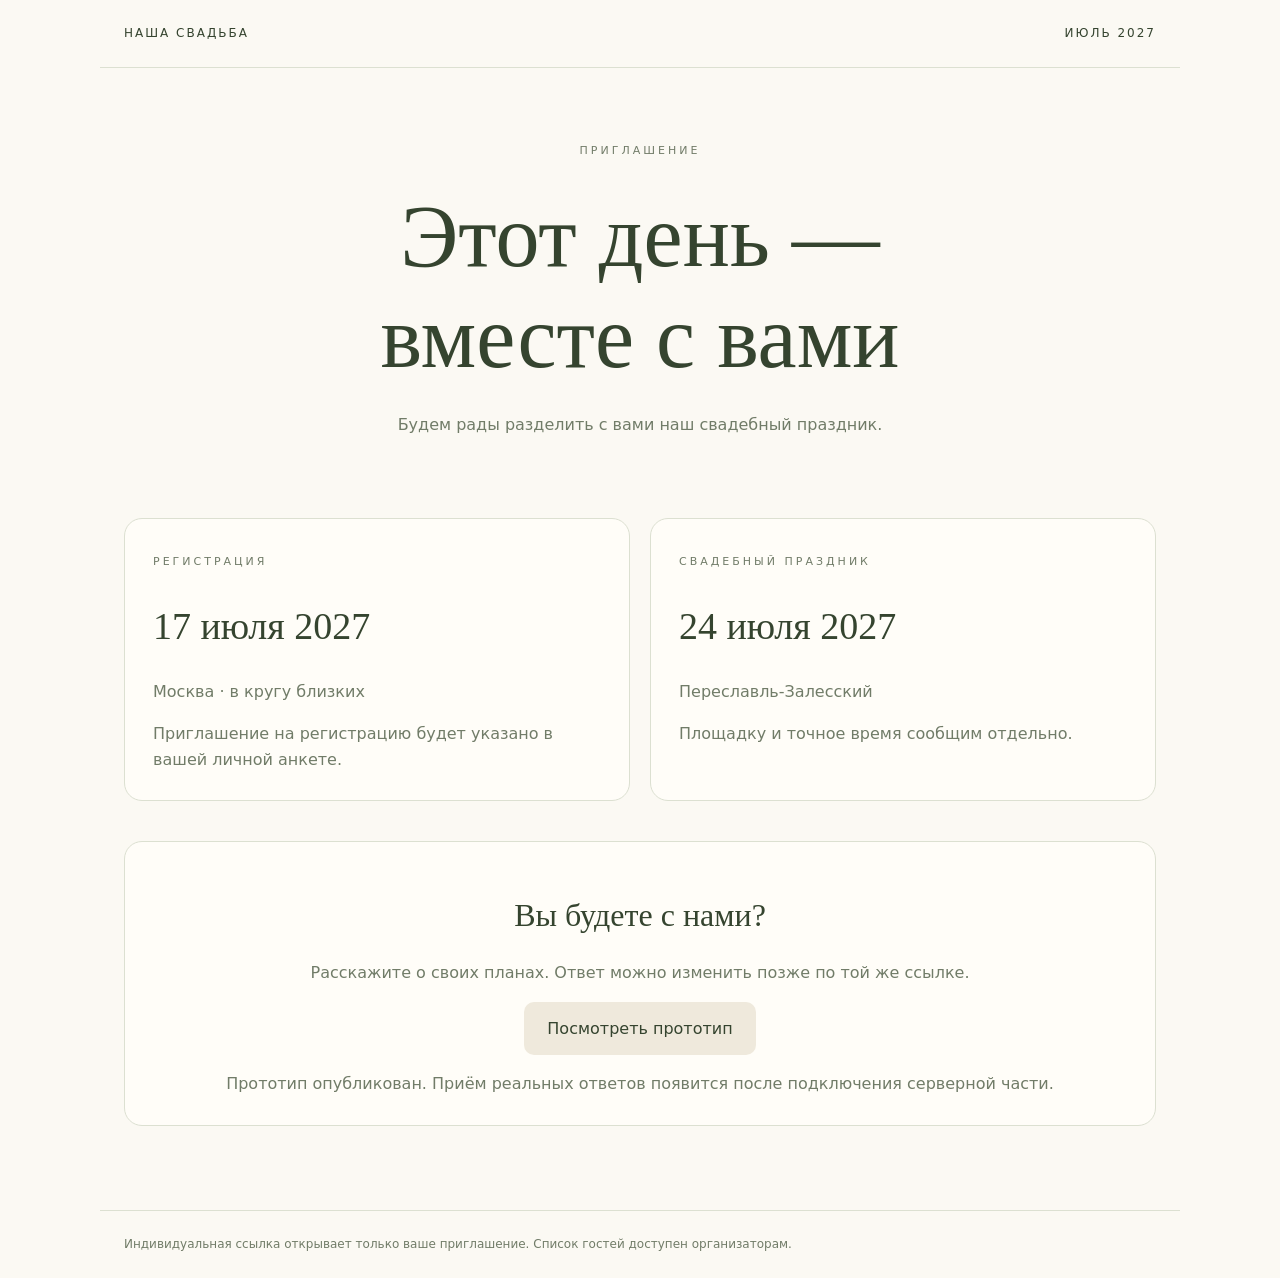
==== docs/index.html @ 36eb5940 "Build wedding RSVP prototype with Apps Script backend" ====
<!doctype html><html lang="ru"><head><meta charset="utf-8"><meta name="viewport" content="width=device-width,initial-scale=1"><meta name="referrer" content="no-referrer"><title>Наша свадьба · июль 2027</title><link rel="stylesheet" href="style.css"><script src="config.js" defer></script><script src="landing.js" defer></script></head><body><header><span>НАША СВАДЬБА</span><span>ИЮЛЬ 2027</span></header><main><section class="hero"><span class="eyebrow">ПРИГЛАШЕНИЕ</span><h1>Этот день —<br>вместе с вами</h1><p>Будем рады разделить с вами наш свадебный праздник.</p></section><div class="grid"><section class="card"><span class="eyebrow">РЕГИСТРАЦИЯ</span><h2 class="date">17 июля 2027</h2><p>Москва · в кругу близких</p><p>Приглашение на регистрацию будет указано в вашей личной анкете.</p></section><section class="card"><span class="eyebrow">СВАДЕБНЫЙ ПРАЗДНИК</span><h2 class="date">24 июля 2027</h2><p>Переславль-Залесский</p><p>Площадку и точное время сообщим отдельно.</p></section></div><section class="card" style="text-align:center"><h2>Вы будете с нами?</h2><p>Расскажите о своих планах. Ответ можно изменить позже по той же ссылке.</p><div class="actions"><a id="rsvp" class="button hidden">Ответить на приглашение</a><a href="demo.html" class="button secondary" id="demo">Посмотреть прототип</a></div><p id="state" role="status">Загружаем приглашение…</p></section></main><footer>Индивидуальная ссылка открывает только ваше приглашение. Список гостей доступен организаторам.</footer></body></html>
---- docs/style.css ----
:root{--ink:#35442f;--paper:#fbf9f3;--muted:#717c68;--line:#dce0d1;--sand:#efe9dc;--rose:#f2dfdb}*{box-sizing:border-box}body{margin:0;background:var(--paper);color:var(--ink);font:16px/1.6 system-ui,sans-serif}header,main,footer{max-width:1080px;margin:auto;padding:24px}header{display:flex;justify-content:space-between;border-bottom:1px solid var(--line);font-size:12px;letter-spacing:2px}h1,h2{font-family:Georgia,serif;font-weight:400;line-height:1.15}h1{font-size:clamp(45px,8vw,88px);margin:24px 0}h2{font-size:32px}h3{font-size:17px}p{color:var(--muted)}.hero{text-align:center;padding:44px 0}.eyebrow{font-size:11px;letter-spacing:3px;color:var(--muted)}.grid{display:grid;grid-template-columns:1fr 1fr;gap:20px}.card{padding:28px;border:1px solid var(--line);border-radius:18px;background:#fffdf8;margin:20px 0}.card p:last-child{margin-bottom:0}.date{font:38px Georgia,serif}.actions{display:flex;flex-wrap:wrap;gap:12px;justify-content:center}button,.button{display:inline-block;border:0;border-radius:10px;padding:14px 23px;background:var(--ink);color:white;cursor:pointer;text-decoration:none;font:inherit}button:disabled{opacity:.45;cursor:wait}.secondary{background:var(--sand);color:var(--ink)}label{display:block;font-size:14px;margin-top:18px}input,select,textarea{width:100%;padding:12px;border:1px solid var(--line);border-radius:8px;background:white;color:var(--ink);font:inherit;margin:6px 0}input[type=checkbox]{width:auto}.notice{padding:14px 18px;border-radius:10px;background:var(--sand);margin:16px 0;font-size:14px}.error{background:var(--rose)}.hidden{display:none!important}.toolbar{display:flex;flex-wrap:wrap;gap:12px;align-items:center}.toolbar input{max-width:300px}.stats{display:flex;gap:16px;flex-wrap:wrap}.stat{padding:16px 24px;background:var(--sand);border-radius:12px}.stat strong{display:block;font:30px Georgia}.guest{display:grid;grid-template-columns:1fr 1fr;gap:16px;border-top:1px solid var(--line);padding:20px 0}.guest h3{margin:0}.guest .actions{justify-content:flex-start}.guest small{display:block;word-break:break-all}#message{scroll-margin-top:20px}footer{font-size:12px;color:var(--muted);border-top:1px solid var(--line);margin-top:40px}a{color:var(--ink)}@media(max-width:650px){.grid,.guest{grid-template-columns:1fr}header,main,footer{padding:18px}.hero{padding:20px 0}.card{padding:22px}.date{font-size:32px}button,.button{padding:13px 16px}header{font-size:10px;letter-spacing:1px}}
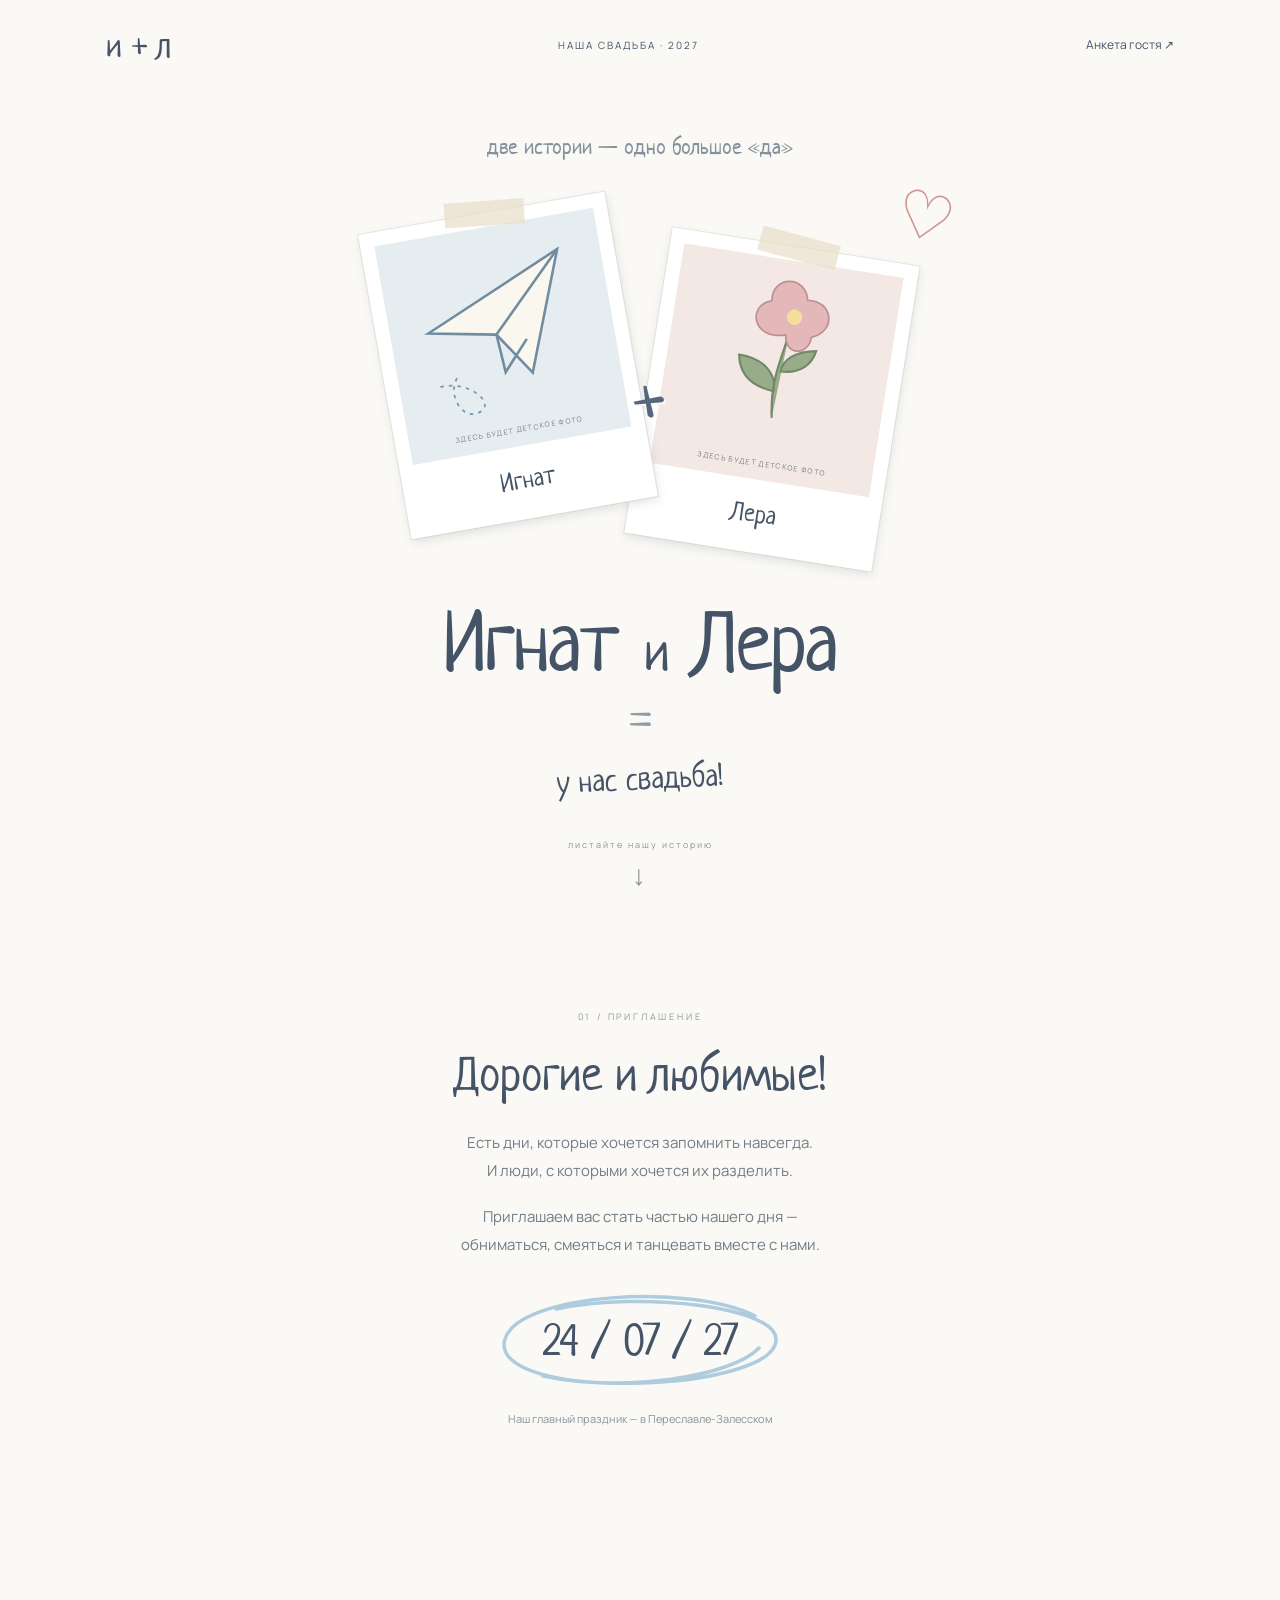
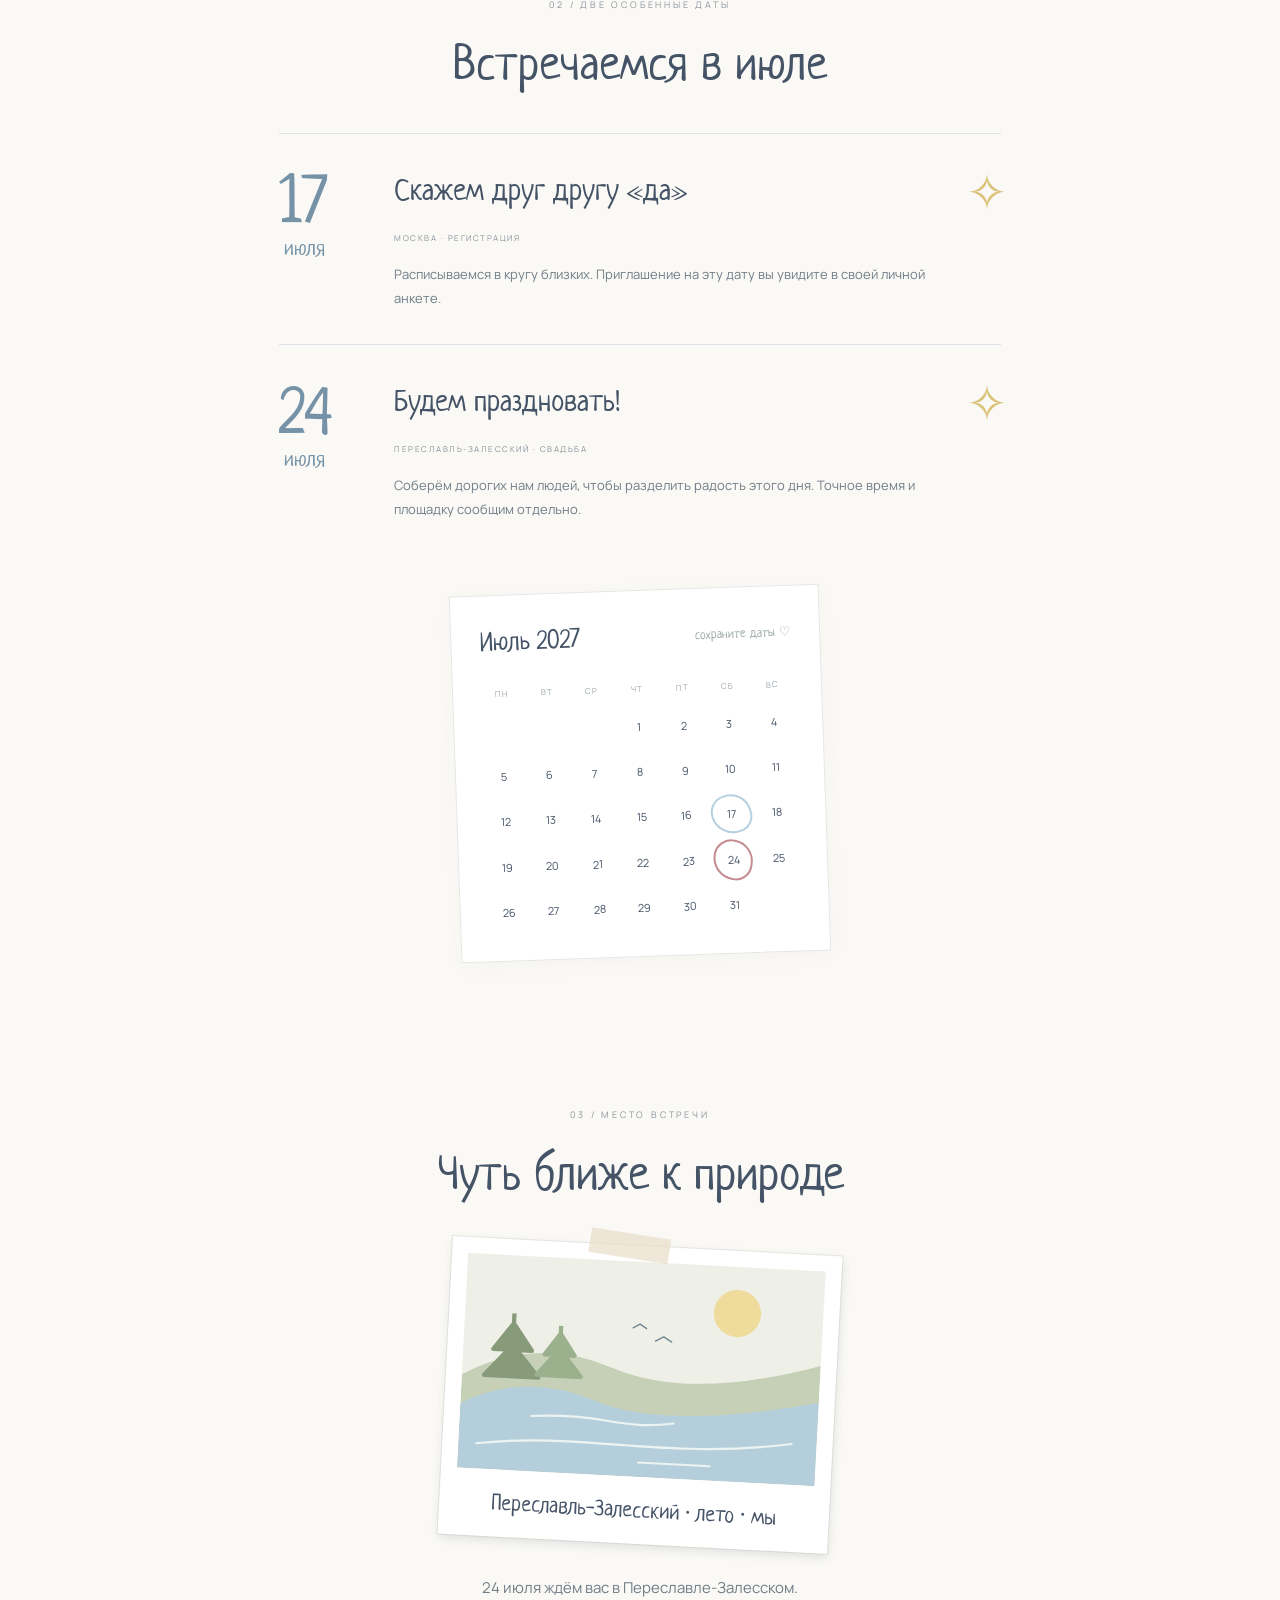
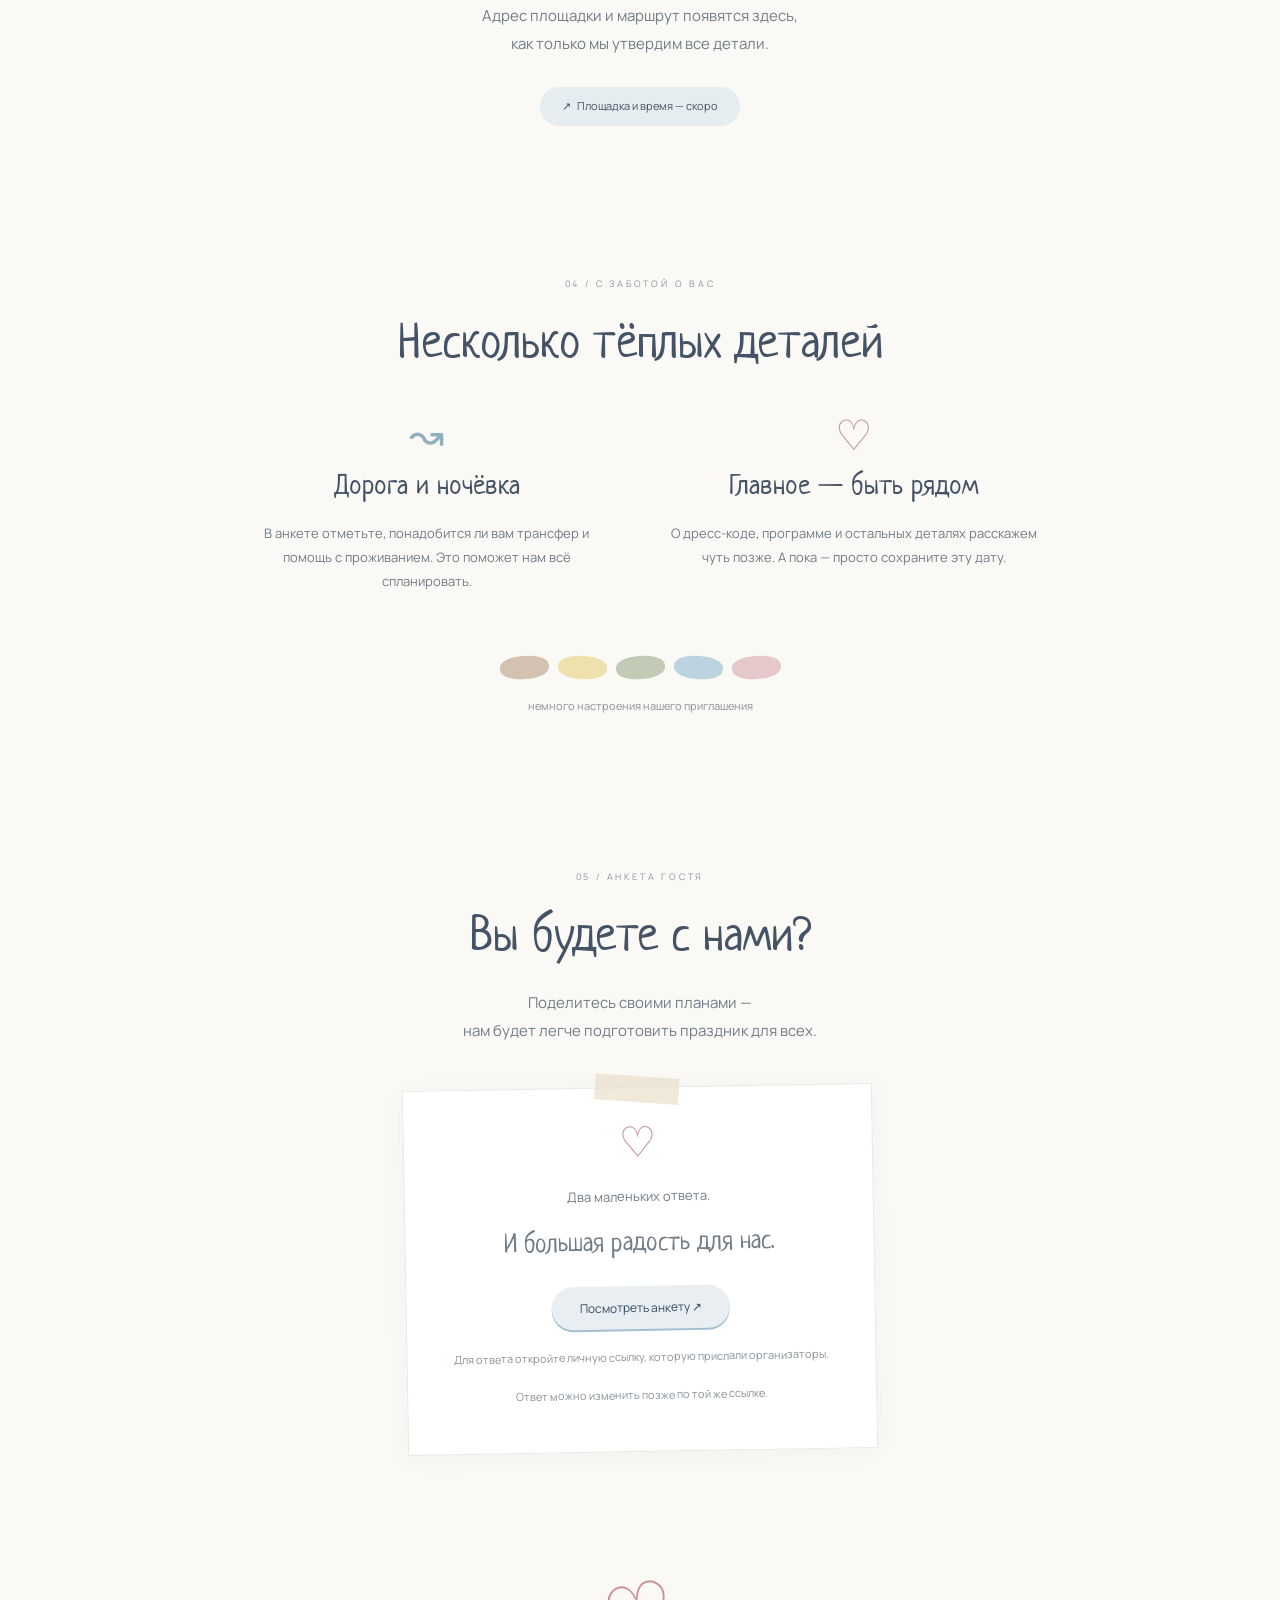
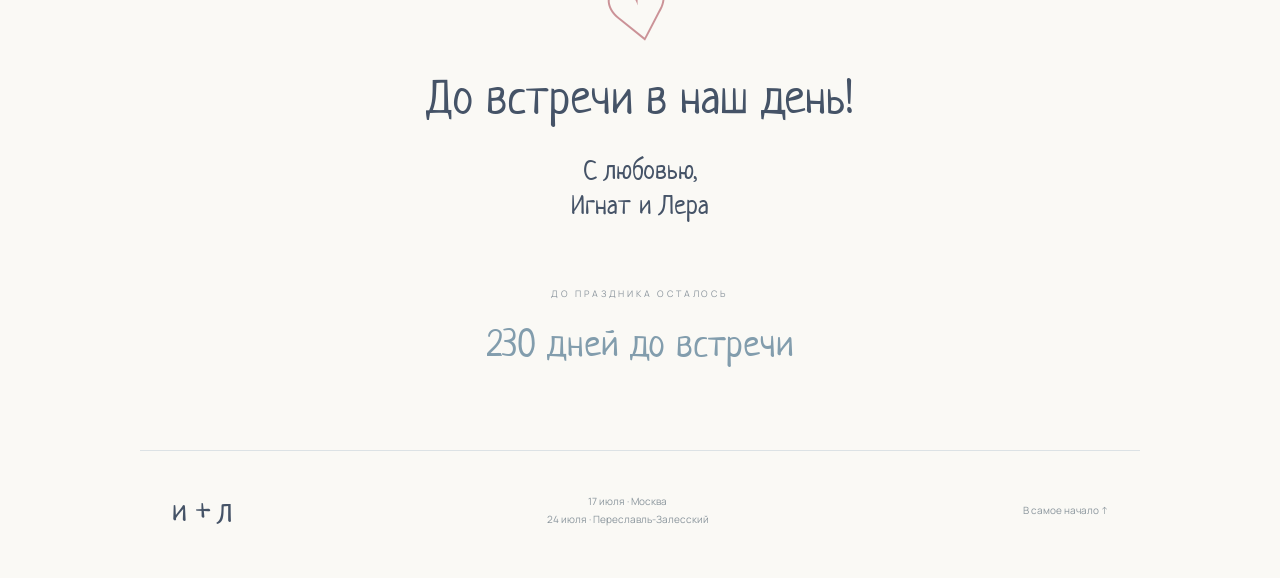
==== commit 43d4da3d: "Redesign Ignat and Lera invitation as a handwritten photo album" ====
--- a/docs/index.html
+++ b/docs/index.html
@@ -1 +1,9 @@
-<!doctype html><html lang="ru"><head><meta charset="utf-8"><meta name="viewport" content="width=device-width,initial-scale=1"><meta name="referrer" content="no-referrer"><title>Наша свадьба · июль 2027</title><link rel="stylesheet" href="style.css"><script src="config.js" defer></script><script src="landing.js" defer></script></head><body><header><span>НАША СВАДЬБА</span><span>ИЮЛЬ 2027</span></header><main><section class="hero"><span class="eyebrow">ПРИГЛАШЕНИЕ</span><h1>Этот день —<br>вместе с вами</h1><p>Будем рады разделить с вами наш свадебный праздник.</p></section><div class="grid"><section class="card"><span class="eyebrow">РЕГИСТРАЦИЯ</span><h2 class="date">17 июля 2027</h2><p>Москва · в кругу близких</p><p>Приглашение на регистрацию будет указано в вашей личной анкете.</p></section><section class="card"><span class="eyebrow">СВАДЕБНЫЙ ПРАЗДНИК</span><h2 class="date">24 июля 2027</h2><p>Переславль-Залесский</p><p>Площадку и точное время сообщим отдельно.</p></section></div><section class="card" style="text-align:center"><h2>Вы будете с нами?</h2><p>Расскажите о своих планах. Ответ можно изменить позже по той же ссылке.</p><div class="actions"><a id="rsvp" class="button hidden">Ответить на приглашение</a><a href="demo.html" class="button secondary" id="demo">Посмотреть прототип</a></div><p id="state" role="status">Загружаем приглашение…</p></section></main><footer>Индивидуальная ссылка открывает только ваше приглашение. Список гостей доступен организаторам.</footer></body></html>
+<!doctype html><html lang="ru"><head><meta charset="utf-8"><meta name="viewport" content="width=device-width,initial-scale=1"><meta name="referrer" content="no-referrer"><meta name="theme-color" content="#faf9f5"><meta name="description" content="Игнат и Лера приглашают на свадьбу. Москва — 17 июля, Переславль-Залесский — 24 июля 2027."><title>Игнат и Лера · Наша свадьба</title><link rel="stylesheet" href="assets/fonts.css"><link rel="stylesheet" href="invitation.css"><script src="config.js" defer></script><script src="landing.js" defer></script><script src="invitation.js" defer></script></head><body>
+<a class="skip" href="#invitation">К приглашению</a><header class="topbar"><a href="#" class="monogram" aria-label="Игнат и Лера">и + л</a><span>НАША СВАДЬБА · 2027</span><a href="#rsvp-section">Анкета гостя ↗</a></header><main>
+<section class="hero"><div class="hero-caption">две истории — одно большое «да»</div><div class="polaroid-pair"><figure class="polaroid first"><div class="picture blue"><svg viewBox="0 0 220 220" role="img" aria-label="Бумажный самолётик"><path d="M25 111 190 40 137 177 103 126Z" fill="#faf8ee" stroke="#718ca1" stroke-width="3"/><path d="m190 40-87 86 3 45 31-34" fill="none" stroke="#718ca1" stroke-width="3"/><path d="M28 175c32-3 60 28 42 36-23 10-36-26-21-43" fill="none" stroke="#7895aa" stroke-width="2" stroke-dasharray="4 6"/></svg><span class="photo-note">здесь будет детское фото</span></div><figcaption>Игнат</figcaption></figure><span class="pair-plus" aria-hidden="true">+</span><figure class="polaroid second"><div class="picture pink"><svg viewBox="0 0 220 220" role="img" aria-label="Цветок"><path d="M113 185c-9-44 1-72 5-102M110 154c-31-2-43-18-46-36 31 0 47 17 46 36Zm5-24c25-1 35-16 37-30-24 4-37 16-37 30Z" fill="#99ac8a" stroke="#718969" stroke-width="2.5"/><path d="M114 87c-37 12-51-27-22-37-5-29 35-36 41-7 30-4 39 31 11 42 0 22-27 27-30 2Z" fill="#e4b8b9" stroke="#bd8f93" stroke-width="2"/><circle cx="121" cy="65" r="9" fill="#f3df99"/></svg><span class="photo-note">здесь будет детское фото</span></div><figcaption>Лера</figcaption></figure><span class="little-heart" aria-hidden="true">♡</span></div><h1>Игнат <span>и</span> Лера</h1><div class="equals" aria-hidden="true">=</div><p class="hand hero-line">у нас свадьба!</p><a class="scroll-link" href="#invitation"><span>листайте нашу историю</span><span aria-hidden="true">↓</span></a></section>
+<section id="invitation" class="section intro"><span class="section-number">01 / ПРИГЛАШЕНИЕ</span><h2>Дорогие и любимые!</h2><p>Есть дни, которые хочется запомнить навсегда.<br>И люди, с которыми хочется их разделить.</p><p>Приглашаем вас стать частью нашего дня —<br>обниматься, смеяться и танцевать вместе с нами.</p><div class="circle-date"><span>24 / 07 / 27</span><svg viewBox="0 0 300 100" aria-hidden="true"><path d="M265 25C202-8 29 2 15 48-4 112 288 102 286 48 285 16 153 0 66 18M53 85c81 17 188 1 216-28"/></svg></div><p class="small-note">Наш главный праздник — в Переславле-Залесском</p></section>
+<section class="section dates-section"><span class="section-number">02 / ДВЕ ОСОБЕННЫЕ ДАТЫ</span><h2>Встречаемся в июле</h2><div class="date-list"><article><span class="date-num">17<small>июля</small></span><div><h3>Скажем друг другу «да»</h3><span class="place">МОСКВА · РЕГИСТРАЦИЯ</span><p>Расписываемся в кругу близких. Приглашение на эту дату вы увидите в своей личной анкете.</p></div><span class="star" aria-hidden="true">✧</span></article><article><span class="date-num">24<small>июля</small></span><div><h3>Будем праздновать!</h3><span class="place">ПЕРЕСЛАВЛЬ-ЗАЛЕССКИЙ · СВАДЬБА</span><p>Соберём дорогих нам людей, чтобы разделить радость этого дня. Точное время и площадку сообщим отдельно.</p></div><span class="star" aria-hidden="true">✧</span></article></div><div class="calendar"><div class="calendar-head"><span class="hand">Июль 2027</span><span>сохраните даты ♡</span></div><div class="week" aria-hidden="true"><span>ПН</span><span>ВТ</span><span>СР</span><span>ЧТ</span><span>ПТ</span><span>СБ</span><span>ВС</span></div><div class="days" aria-label="Календарь июля 2027, отмечены 17 и 24 июля"><span></span><span></span><span></span><span class="">1</span><span class="">2</span><span class="">3</span><span class="">4</span><span class="">5</span><span class="">6</span><span class="">7</span><span class="">8</span><span class="">9</span><span class="">10</span><span class="">11</span><span class="">12</span><span class="">13</span><span class="">14</span><span class="">15</span><span class="">16</span><span class="marked soft">17</span><span class="">18</span><span class="">19</span><span class="">20</span><span class="">21</span><span class="">22</span><span class="">23</span><span class="marked">24</span><span class="">25</span><span class="">26</span><span class="">27</span><span class="">28</span><span class="">29</span><span class="">30</span><span class="">31</span><span></span></div></div></section>
+<section class="section location"><span class="section-number">03 / МЕСТО ВСТРЕЧИ</span><h2>Чуть ближе к природе</h2><figure class="polaroid landscape"><div class="landscape-art"><svg viewBox="0 0 500 300" role="img" aria-label="Летнее озеро, деревья и солнце"><circle cx="380" cy="65" r="33" fill="#efdb9b"/><path d="M0 170Q100 110 210 150T500 132V300H0Z" fill="#c5d0b7"/><path d="M0 210q90-49 187-13t313-13v116H0Z" fill="#b4cfdb"/><path d="M25 265c150-24 263 10 440-22M100 223c99-10 125 14 199 0M252 280h100" fill="none" stroke="#edf3f1" stroke-width="3" stroke-linecap="round"/><path d="M69 172V81m0 14-27 37h54L69 95Zm0 30-38 44h76Z" fill="#879b7a" stroke="#879b7a" stroke-width="6" stroke-linejoin="round"/><path d="M135 158V95m0 11-21 30h42l-21-30Zm0 22-31 37h62Z" fill="#9bb18e" stroke="#9bb18e" stroke-width="6" stroke-linejoin="round"/><path d="m267 110 12-7 12 7m-56-17 10-6 10 6" fill="none" stroke="#758994" stroke-width="2"/></svg></div><figcaption>Переславль-Залесский · лето · мы</figcaption></figure><p>24 июля ждём вас в Переславле-Залесском.<br>Адрес площадки и маршрут появятся здесь,<br>как только мы утвердим все детали.</p><div class="location-note">↗ &nbsp; Площадка и время — скоро</div></section>
+<section class="section details"><span class="section-number">04 / С ЗАБОТОЙ О ВАС</span><h2>Несколько тёплых деталей</h2><div class="detail-columns"><article><span class="detail-icon" aria-hidden="true">↝</span><h3>Дорога и ночёвка</h3><p>В анкете отметьте, понадобится ли вам трансфер и помощь с проживанием. Это поможет нам всё спланировать.</p></article><article><span class="detail-icon" aria-hidden="true">♡</span><h3>Главное — быть рядом</h3><p>О дресс-коде, программе и остальных деталях расскажем чуть позже. А пока — просто сохраните эту дату.</p></article></div><div class="palette" aria-hidden="true"><i></i><i></i><i></i><i></i><i></i></div><span class="small-note">немного настроения нашего приглашения</span></section>
+<section id="rsvp-section" class="section rsvp"><span class="section-number">05 / АНКЕТА ГОСТЯ</span><h2>Вы будете с нами?</h2><p>Поделитесь своими планами —<br>нам будет легче подготовить праздник для всех.</p><div class="reply-paper"><span class="paper-heart" aria-hidden="true">♡</span><p>Два маленьких ответа.<br><span class="hand">И большая радость для нас.</span></p><a id="rsvp" class="button hidden">Ответить на приглашение ↗</a><a id="demo" href="demo.html" class="button secondary">Посмотреть анкету ↗</a><p id="state" class="small-note" role="status">Подготавливаем вашу анкету…</p><p class="small-note">Ответ можно изменить позже по той же ссылке.</p></div></section>
+<section class="section closing"><span class="closing-heart" aria-hidden="true">♡</span><h2>До встречи в наш день!</h2><p class="hand signature">С любовью,<br>Игнат и Лера</p><div class="countdown"><span class="section-number">ДО ПРАЗДНИКА ОСТАЛОСЬ</span><div id="countdown">24 июля 2027</div></div></section></main><footer><span class="hand">и + л</span><p>17 июля · Москва<br>24 июля · Переславль-Залесский</p><a href="#">В самое начало ↑</a></footer></body></html>
--- a/docs/assets/fonts.css
+++ b/docs/assets/fonts.css
@@ -0,0 +1,30 @@
+@font-face {
+  font-family: 'Manrope';
+  font-style: normal;
+  font-weight: 400;
+  font-display: swap;
+  src: url(font-0.ttf) format('truetype');
+}
+@font-face {
+  font-family: 'Manrope';
+  font-style: normal;
+  font-weight: 500;
+  font-display: swap;
+  src: url(font-1.ttf) format('truetype');
+}
+@font-face {
+  font-family: 'Manrope';
+  font-style: normal;
+  font-weight: 600;
+  font-display: swap;
+  src: url(font-2.ttf) format('truetype');
+}
+@font-face {
+  font-family: 'Neucha';
+  font-style: normal;
+  font-weight: 400;
+  font-display: swap;
+  src: url(font-3.ttf) format('truetype');
+}
+
+
--- a/docs/invitation.css
+++ b/docs/invitation.css
@@ -0,0 +1 @@
+:root{--ink:#455367;--muted:#747e89;--paper:#faf9f5;--blue:#b5d1e0;--line:#dce2e5;--hand:'Neucha','Segoe Print',cursive;--body:'Manrope',Arial,sans-serif}*{box-sizing:border-box}html{scroll-behavior:smooth;scroll-padding-top:30px}body{margin:0;background:var(--paper);color:var(--ink);font:15px/1.85 var(--body);-webkit-font-smoothing:antialiased}a{color:inherit}a:focus-visible{outline:2px solid #688ba2;outline-offset:5px}.skip{position:absolute;left:16px;top:-100px}.skip:focus{top:12px;background:white;z-index:20;padding:8px}.topbar{max-width:1140px;margin:auto;padding:23px 36px;display:flex;align-items:center;justify-content:space-between;font-size:10px;letter-spacing:2px}.topbar a{text-decoration:none}.topbar>a:last-child{letter-spacing:0;font-size:12px}.monogram{font:34px var(--hand);letter-spacing:0}.hero{max-width:850px;margin:auto;text-align:center;padding:35px 24px 60px;position:relative}.hero-caption,.hand{font-family:var(--hand)}.hero-caption{font-size:22px;color:#84919c;margin-bottom:24px}.polaroid-pair{position:relative;display:flex;align-items:center;justify-content:center;padding:20px 0 28px;max-width:650px;margin:auto}.polaroid{padding:14px 14px 0;background:#fff;box-shadow:1px 4px 10px #313f5220,0 0 0 1px #e8e9e4;margin:0;width:250px;flex-shrink:0;position:relative}.first{transform:rotate(-10deg);z-index:1}.second{transform:rotate(9deg);margin-left:14px;top:34px}.polaroid:before{content:'';position:absolute;width:80px;height:25px;background:#e9dfc9b3;left:35%;top:-12px;transform:rotate(6deg);z-index:2}.picture{aspect-ratio:1;position:relative;overflow:hidden}.blue{background:#e5edf0}.pink{background:#f3e8e4}.picture svg{width:100%;height:85%}.photo-note{position:absolute;bottom:11px;left:4px;right:4px;text-align:center;text-transform:uppercase;font:7px/1.45 var(--body);letter-spacing:1.4px;color:#6e7c88}figcaption{font:25px/1.2 var(--hand);text-align:center;padding:19px 3px 24px}.pair-plus{position:absolute;z-index:3;font:68px var(--hand);color:#54677b;left:49%;top:47%;transform:rotate(-8deg);text-shadow:2px 2px var(--paper)}.little-heart{position:absolute;right:11px;top:-16px;transform:rotate(15deg);font:65px var(--hand);color:#ce9592}.hero h1{font:clamp(55px,8vw,84px)/1.05 var(--hand);font-weight:400;margin:50px 0 0;letter-spacing:-2px}.hero h1 span{font-size:.65em;margin:0 .1em}.equals{font:38px/1.1 var(--hand);color:#8b9eab;margin:14px 0 0}.hero-line{font-size:31px;margin:8px 0 22px;transform:rotate(-3deg)}.scroll-link{display:inline-flex;flex-direction:column;text-decoration:none;font-size:9px;letter-spacing:2px;color:#8b959a;gap:4px}.scroll-link span:last-child{font:28px var(--hand)}.section{padding:75px 24px;max-width:770px;margin:auto;text-align:center}.section-number{font-size:9px;letter-spacing:2.8px;color:#8c969e;display:block}.section h2{font:48px/1.15 var(--hand);font-weight:400;margin:22px 0 27px}.section p{margin:18px auto;max-width:560px;font-size:15px;color:#717d87}.intro{padding-top:55px}.circle-date{display:inline-grid;place-items:center;position:relative;width:300px;height:100px;margin:15px 0 0;font:44px var(--hand)}.circle-date svg{position:absolute;inset:0;fill:none;stroke:#afccde;stroke-width:3.5;stroke-linecap:round}.small-note{font-size:11px!important;line-height:1.8;color:#89939a!important}.date-list{margin-top:42px;text-align:left}.date-list article{display:grid;grid-template-columns:90px 1fr 35px;align-items:start;gap:25px;border-top:1px solid var(--line);padding:34px 0}.date-num{font:65px/1 var(--hand);color:#7592a7}.date-num small{font:21px/1.5 var(--hand);display:block;padding-left:5px}.date-list h3{font:30px/1.2 var(--hand);font-weight:400;margin:4px 0 14px}.place{font-size:8px;letter-spacing:1.5px;color:#86919b}.date-list p{font-size:13px;margin:12px 0 0;line-height:1.85}.star{font:50px var(--hand);color:#dac279;line-height:1}.calendar{width:min(100%,370px);margin:35px auto 0;background:#fff;padding:22px 28px 28px;box-shadow:1px 5px 22px #54677b08;transform:rotate(-2deg);border:1px solid #e5e7e5}.calendar-head{display:flex;align-items:center;justify-content:space-between;margin-bottom:21px}.calendar-head .hand{font-size:26px}.calendar-head span:last-child{font:13px var(--hand);color:#9caba8}.week,.days{display:grid;grid-template-columns:repeat(7,1fr);gap:5px;text-align:center}.week{font-size:8px;letter-spacing:1px;color:#9aa5aa;margin-bottom:10px}.days span{aspect-ratio:1;display:grid;place-items:center;font-size:11px;position:relative}.marked:before{content:'';position:absolute;inset:0;border:2px solid #c58b90;border-radius:45% 55% 42% 58%;transform:rotate(12deg)}.marked.soft:before{border-color:var(--blue);transform:rotate(-16deg)}.landscape{width:min(100%,390px);margin:45px auto 30px;transform:rotate(3deg);padding:16px 16px 0}.landscape-art{background:#eef0e7;overflow:hidden;aspect-ratio:5/3}.landscape-art svg{display:block;width:100%;height:100%}.landscape figcaption{font-size:22px;padding-bottom:22px}.location-note{display:inline-block;padding:9px 22px;background:#e5edf0;font-size:11px;border-radius:30px;margin-top:12px}.details{max-width:850px}.detail-columns{display:grid;grid-template-columns:1fr 1fr;gap:52px;margin:45px 0}.detail-columns h3{font:28px var(--hand);font-weight:400;margin:10px 0}.detail-columns p{font-size:13px}.detail-icon{font:42px/1 var(--hand);color:#c49898;display:block}.detail-columns article:first-child .detail-icon{color:#90afbf}.palette{display:flex;gap:9px;justify-content:center;margin:32px 0 12px}.palette i{width:49px;height:23px;border-radius:45%;background:#d3c2b1;transform:rotate(-4deg)}.palette i:nth-child(2){background:#eee1ad;transform:rotate(3deg)}.palette i:nth-child(3){background:#c3cbb6}.palette i:nth-child(4){background:#bcd4df;transform:rotate(4deg)}.palette i:nth-child(5){background:#e6c8ca}.reply-paper{position:relative;max-width:470px;margin:42px auto 0;background:#fff;padding:34px 35px 28px;box-shadow:0 3px 22px #54677b0d;border:1px solid #e9e9e2;transform:rotate(-1deg)}.reply-paper:before{content:'';position:absolute;top:-12px;left:calc(50% - 42px);width:84px;height:26px;background:#e9dfc9ad;transform:rotate(5deg)}.paper-heart{font:42px/1 var(--hand);color:#c49395}.reply-paper p{font-size:13px}.reply-paper p .hand{display:block;font-size:26px;margin:10px 0 20px}.button{display:inline-block;background:#bad3e1;color:#344e61;padding:12px 28px;border-radius:28px;text-decoration:none;font-size:12px;line-height:1.6;transition:background .2s,transform .2s;box-shadow:0 2px 0 #a4c0d0}.button:hover{background:#a8c7d9;transform:translateY(-2px)}.secondary{background:#e8eef1}.hidden{display:none!important}.closing{padding-top:35px;padding-bottom:80px}.closing-heart{font:80px var(--hand);color:#cb9297;display:block;transform:rotate(-12deg)}.closing h2{margin-top:4px}.signature{font-size:27px!important;line-height:1.3;color:var(--ink)!important}.countdown{margin-top:64px}.countdown #countdown{font:38px/1.4 var(--hand);margin-top:14px;color:#829dad}footer{display:flex;max-width:1000px;padding:30px 32px 38px;margin:auto;border-top:1px solid var(--line);justify-content:space-between;align-items:center;font-size:10px;color:#8b969d}footer .hand{font-size:32px;color:var(--ink)}footer a{text-decoration:none}footer p{text-align:center;line-height:1.8}@media(max-width:600px){.topbar{padding:18px 22px}.topbar>span{display:none}.hero{padding:26px 20px 38px}.hero-caption{font-size:18px;margin-bottom:8px}.polaroid-pair{max-width:390px;padding:18px 6px 20px}.polaroid-pair .polaroid{width:44%;padding:9px 9px 0}.second{margin-left:7px;top:25px}figcaption{font-size:22px;padding:13px 0 18px}.picture svg{height:82%}.photo-note{font-size:6px;letter-spacing:.5px;bottom:8px}.pair-plus{font-size:49px;top:45%}.little-heart{font-size:45px;top:-23px;right:15px}.hero h1{margin-top:48px;font-size:62px}.hero-line{font-size:27px}.hero .equals{font-size:29px}.section{padding:53px 24px}.section h2{font-size:39px;margin-top:20px}.section p{font-size:13px}.section-number{font-size:8px;letter-spacing:2px}.circle-date{width:270px;font-size:40px}.date-list article{grid-template-columns:63px 1fr;gap:20px;padding:28px 0}.date-num{font-size:52px}.date-num small{font-size:20px}.date-list h3{font-size:27px;margin:0 0 12px}.date-list .star{display:none}.place{font-size:7px;letter-spacing:1px}.date-list p{font-size:12px}.calendar{padding:23px;margin-top:20px}.landscape{width:87%;margin-top:36px}.landscape figcaption{font-size:20px}.detail-columns{grid-template-columns:1fr;gap:25px;margin:30px 0}.detail-columns article{max-width:320px;margin:auto}.detail-columns p{font-size:12px}.detail-columns h3{font-size:27px}.reply-paper{padding:30px 22px 22px}.reply-paper p .hand{font-size:24px}.closing{padding-top:24px}.closing h2{font-size:37px}.countdown #countdown{font-size:32px}.countdown{margin-top:45px}footer{padding:24px 20px;font-size:8px;gap:12px}footer .hand{font-size:25px}footer a{font-size:9px}}@media(prefers-reduced-motion:reduce){html{scroll-behavior:auto}*{animation:none!important;transition:none!important}}
